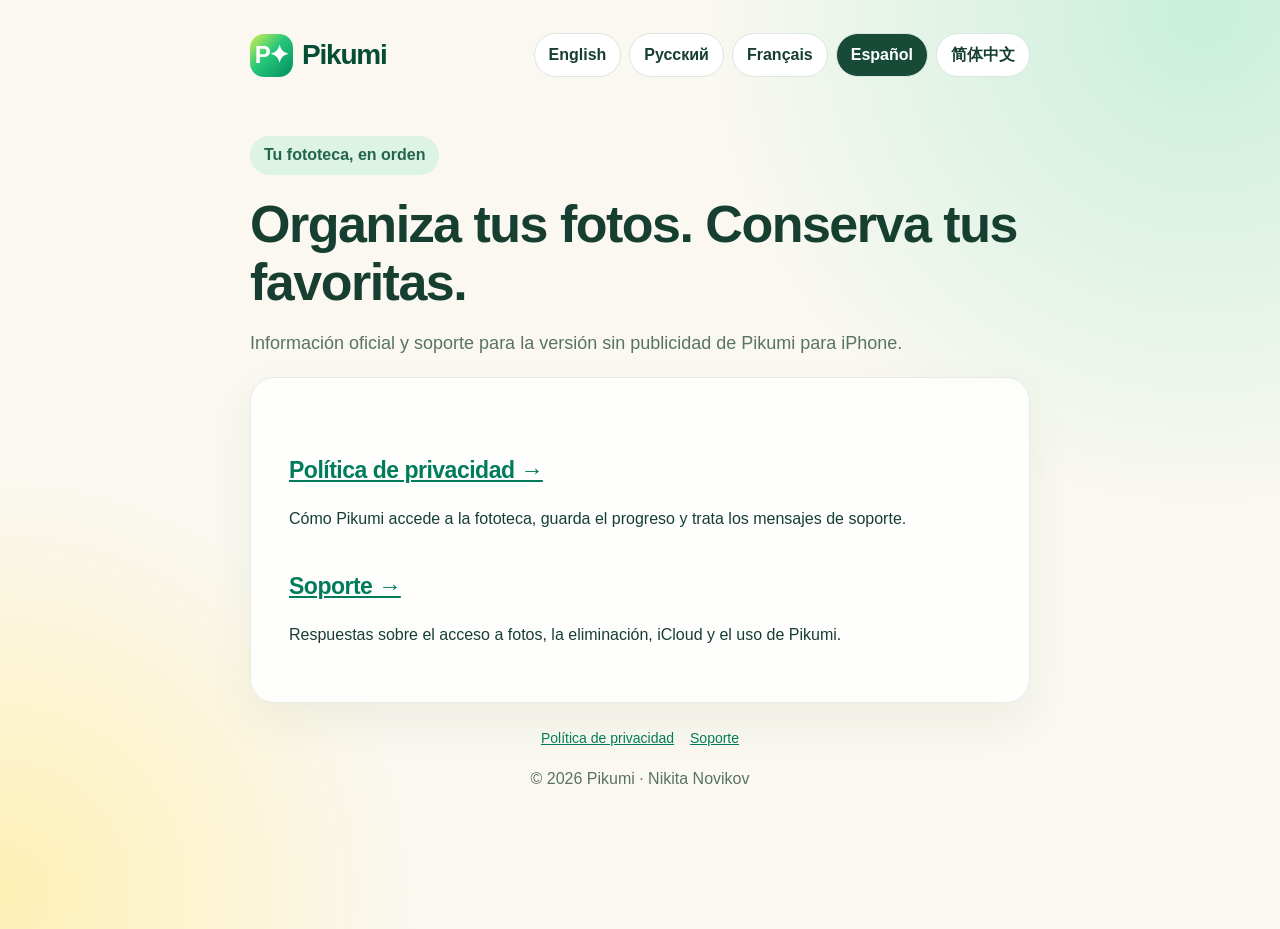
==== es/index.html @ 9059615d "New version" ====
<!doctype html>
<html lang="es">
<head>
<meta charset="utf-8">
<meta name="viewport" content="width=device-width, initial-scale=1">
<meta name="description" content="Información oficial y soporte para la versión sin publicidad de Pikumi para iPhone.">
<title>Inicio | Pikumi</title>
<link rel="stylesheet" href="../styles.css">
<link rel="alternate" hreflang="en" href="../index.html">
<link rel="alternate" hreflang="ru" href="../ru/index.html">
<link rel="alternate" hreflang="fr" href="../fr/index.html">
<link rel="alternate" hreflang="es" href="index.html">
<link rel="alternate" hreflang="zh-Hans" href="../zh-Hans/index.html">
<link rel="alternate" hreflang="x-default" href="../index.html">
</head>
<body>
<a class="skip" href="#content">Ir al contenido</a>
<main>
<header>
<a class="brand" href="index.html"><span class="logo" aria-hidden="true">P✦</span>Pikumi</a>
<nav class="lang" aria-label="Idioma"><a href="../index.html" lang="en" hreflang="en">English</a><a href="../ru/index.html" lang="ru" hreflang="ru">Русский</a><a href="../fr/index.html" lang="fr" hreflang="fr">Français</a><a href="index.html" lang="es" hreflang="es" aria-current="page">Español</a><a href="../zh-Hans/index.html" lang="zh-Hans" hreflang="zh-Hans">简体中文</a></nav>
</header>
<article id="content">
<span class="pill">Tu fototeca, en orden</span>
<h1>Organiza tus fotos. Conserva tus favoritas.</h1>
<p class="sub">Información oficial y soporte para la versión sin publicidad de Pikumi para iPhone.</p>

<div class="card"><h2><a href="privacy.html">Política de privacidad →</a></h2><p>Cómo Pikumi accede a la fototeca, guarda el progreso y trata los mensajes de soporte.</p><h2><a href="support.html">Soporte →</a></h2><p>Respuestas sobre el acceso a fotos, la eliminación, iCloud y el uso de Pikumi.</p></div>
</article>
<footer><nav class="links" aria-label="Pikumi"><a href="privacy.html">Política de privacidad</a><a href="support.html">Soporte</a></nav><p>© 2026 Pikumi · Nikita Novikov</p></footer>
</main>
</body>
</html>
---- styles.css ----
:root{color-scheme:light;--ink:#163f31;--muted:#587365;--cream:#faf8f1;--mint:#dbf3e5;--yellow:#fbe59a;--line:#dbe7df}
*{box-sizing:border-box}body{margin:0;color:var(--ink);font-family:-apple-system,BlinkMacSystemFont,"Segoe UI",sans-serif;background:radial-gradient(circle at 94% 1%,#c9efdc 0,transparent 33%),radial-gradient(circle at 0% 96%,#fff0b5 0,transparent 27%),var(--cream);line-height:1.65}
main{max-width:820px;margin:0 auto;padding:32px 20px 96px}header{display:flex;align-items:center;justify-content:space-between;gap:18px;margin-bottom:58px;flex-wrap:wrap}.brand{font-weight:800;font-size:28px;letter-spacing:-1.2px;text-decoration:none;color:#064d36;display:flex;align-items:center;gap:9px}.logo{display:inline-grid;place-items:center;width:43px;height:43px;border-radius:14px;background:linear-gradient(135deg,#d9ee52,#27c879 45%,#008c60);color:white;font-size:25px;font-weight:800}.lang{display:flex;gap:8px}h1{font-size:clamp(32px,5vw,52px);line-height:1.12;letter-spacing:-1.5px;margin:0 0 12px}h2{font-size:23px;letter-spacing:-.5px;margin:36px 0 10px}p,li{font-size:16px}a{color:#007c5a}.sub{font-size:18px;color:var(--muted)}.card{background:rgba(255,255,255,.84);border:1px solid #e7ebe4;border-radius:24px;padding:clamp(20px,4vw,38px);box-shadow:0 18px 45px #1b4e2710}.small{font-size:13px;color:var(--muted)}footer{padding:24px 0;text-align:center;color:var(--muted);font-size:14px}.links{display:flex;gap:16px;justify-content:center}.pill{display:inline-flex;background:#dcf3e6;border-radius:99px;padding:6px 14px;color:#24664c;font-weight:650;margin-bottom:20px}.faq{margin:22px 0;border-bottom:1px solid var(--line);padding-bottom:15px}.faq h3{font-size:18px;line-height:1.4;margin:0 0 8px}.faq p{margin:0}
.lang{flex-wrap:wrap}.lang a{display:inline-flex;align-items:center;justify-content:center;min-width:44px;min-height:44px;border:1px solid var(--line);border-radius:24px;padding:8px 14px;background:white;font-weight:650;color:var(--ink);text-decoration:none}.lang a[aria-current=page]{background:#174b37;color:white}a:focus-visible{outline:3px solid #007c5a;outline-offset:4px}.brand{flex-shrink:0}.skip{position:absolute;left:20px;top:-100px;background:white;padding:12px}.skip:focus{top:8px;z-index:2}article{overflow-wrap:anywhere}.contact{margin-top:36px;border-top:1px solid var(--line);padding-top:18px}footer .links{flex-wrap:wrap}.resources{padding-left:22px}.logo{font-size:24px}html{scroll-behavior:auto}@media(max-width:600px){main{padding:20px 16px 48px}header{margin-bottom:32px}.card{padding:20px}.brand{font-size:25px}.lang{gap:4px}.lang a{padding:6px 11px}h1{letter-spacing:-.8px}.links{gap:12px}}@media(prefers-reduced-transparency:reduce){.card{background:#fff}}
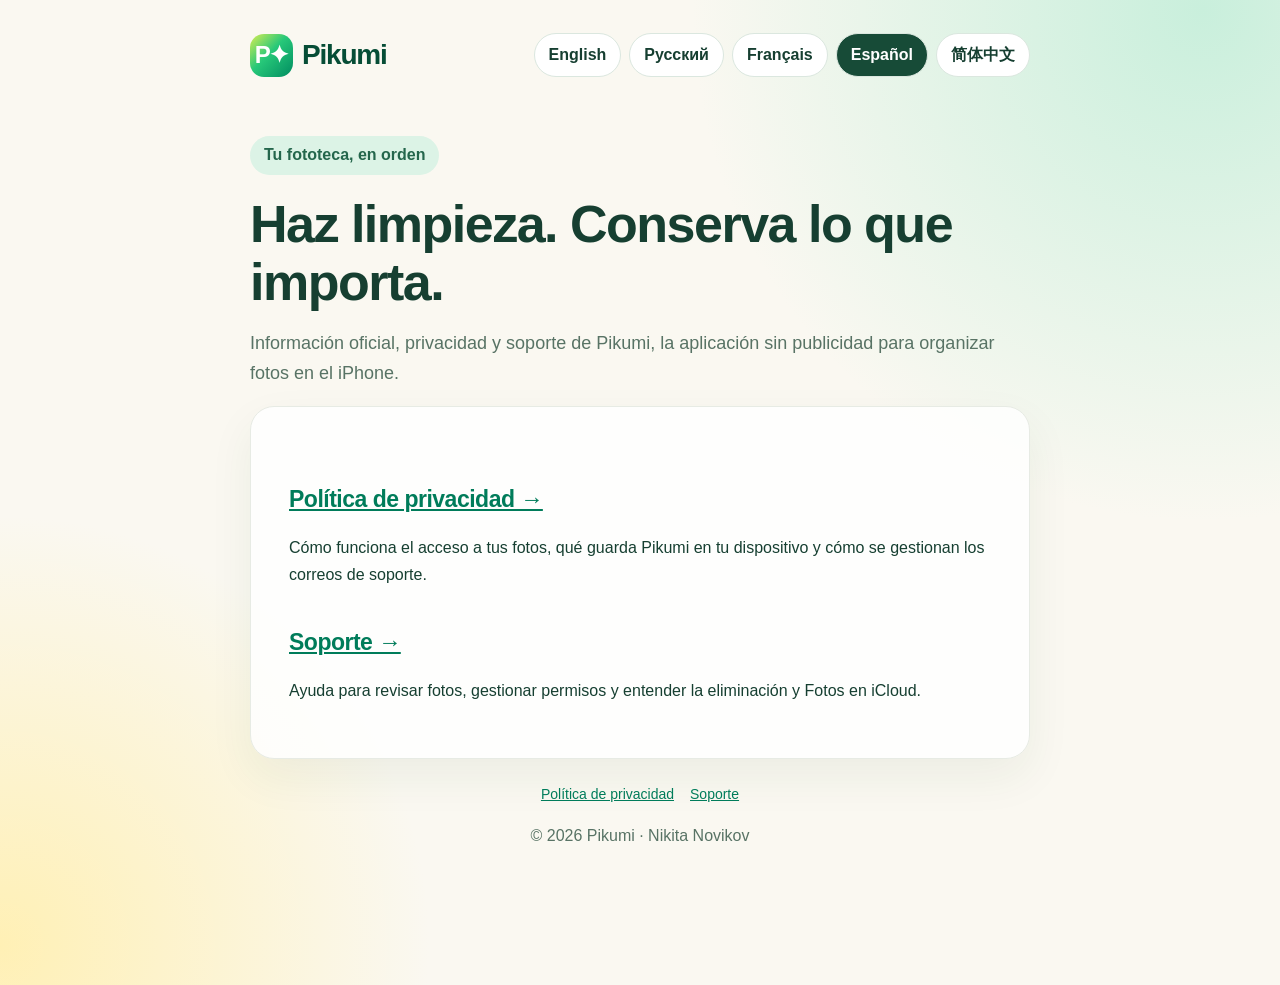
==== commit 9762e7d7: "Text fixing" ====
--- a/es/index.html
+++ b/es/index.html
@@ -3,7 +3,7 @@
 <head>
 <meta charset="utf-8">
 <meta name="viewport" content="width=device-width, initial-scale=1">
-<meta name="description" content="Información oficial y soporte para la versión sin publicidad de Pikumi para iPhone.">
+<meta name="description" content="Información oficial, privacidad y soporte de Pikumi, la aplicación sin publicidad para organizar fotos en el iPhone.">
 <title>Inicio | Pikumi</title>
 <link rel="stylesheet" href="../styles.css">
 <link rel="alternate" hreflang="en" href="../index.html">
@@ -22,10 +22,10 @@
 </header>
 <article id="content">
 <span class="pill">Tu fototeca, en orden</span>
-<h1>Organiza tus fotos. Conserva tus favoritas.</h1>
-<p class="sub">Información oficial y soporte para la versión sin publicidad de Pikumi para iPhone.</p>
+<h1>Haz limpieza. Conserva lo que importa.</h1>
+<p class="sub">Información oficial, privacidad y soporte de Pikumi, la aplicación sin publicidad para organizar fotos en el iPhone.</p>
 
-<div class="card"><h2><a href="privacy.html">Política de privacidad →</a></h2><p>Cómo Pikumi accede a la fototeca, guarda el progreso y trata los mensajes de soporte.</p><h2><a href="support.html">Soporte →</a></h2><p>Respuestas sobre el acceso a fotos, la eliminación, iCloud y el uso de Pikumi.</p></div>
+<div class="card"><h2><a href="privacy.html">Política de privacidad →</a></h2><p>Cómo funciona el acceso a tus fotos, qué guarda Pikumi en tu dispositivo y cómo se gestionan los correos de soporte.</p><h2><a href="support.html">Soporte →</a></h2><p>Ayuda para revisar fotos, gestionar permisos y entender la eliminación y Fotos en iCloud.</p></div>
 </article>
 <footer><nav class="links" aria-label="Pikumi"><a href="privacy.html">Política de privacidad</a><a href="support.html">Soporte</a></nav><p>© 2026 Pikumi · Nikita Novikov</p></footer>
 </main>
